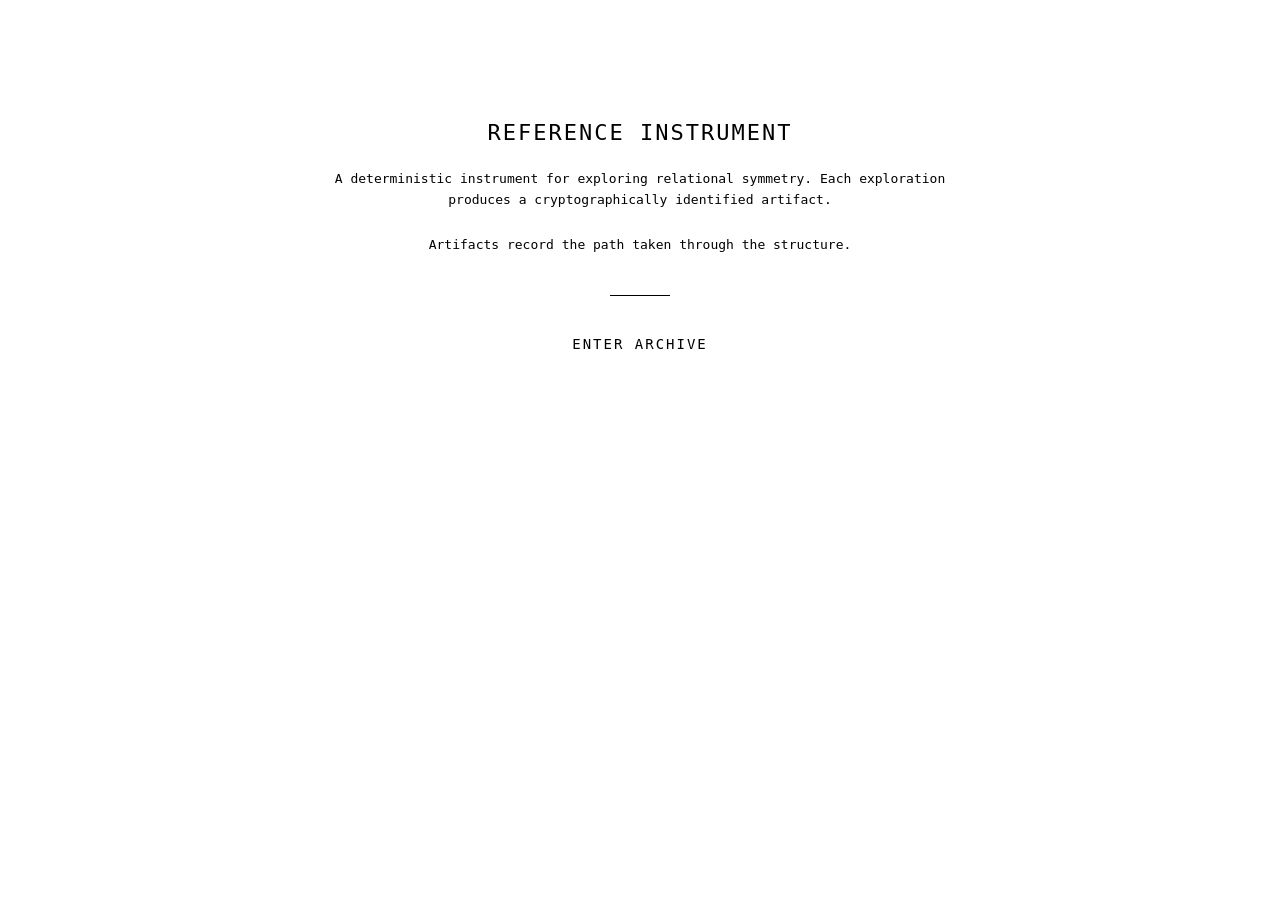
==== docs/index.html @ 216ab437 "Reference Instrument v1.0.0" ====
<!DOCTYPE html>
<html lang="en">
<head>
    <meta charset="UTF-8">
    <meta name="viewport" content="width=device-width, initial-scale=1.0">
    <title>Reference Instrument</title>
    <link rel="stylesheet" href="style.css">
</head>
<body>
    <div class="container">
        <h1>REFERENCE INSTRUMENT</h1>

        <p class="statement">
            A deterministic instrument for exploring relational symmetry.
            Each exploration produces a cryptographically identified artifact.
        </p>

        <p class="statement">Artifacts record the path taken through the structure.</p>

        <div class="divider"></div>

        <a href="archive.html" class="enter">ENTER ARCHIVE</a>
    </div>
</body>
</html>
---- docs/style.css ----
body {
    background: white;
    color: black;
    font-family: monospace;
    margin: 0;
}

a {
    color: black;
    text-decoration: none;
}

a:hover {
    text-decoration: underline;
}

.container {
    max-width: 640px;
    margin: 120px auto;
    text-align: center;
    padding: 0 20px;
}

h1 {
    font-size: 22px;
    font-weight: normal;
    letter-spacing: 2px;
    margin: 0 0 12px;
    text-align: center;
}

.statement {
    margin-top: 24px;
    line-height: 1.6;
    text-align: center;
}

.divider {
    width: 60px;
    height: 1px;
    background: black;
    margin: 40px auto;
}

.enter {
    font-size: 14px;
    letter-spacing: 2px;
}

.nav {
    display: block;
    margin: 40px;
    font-size: 14px;
}

#gallery,
.artifact-page {
    padding: 0 20px 80px;
}

#gallery {
    display: grid;
    grid-template-columns: repeat(auto-fit, minmax(200px, 200px));
    gap: 40px;
    justify-content: center;
    margin: 40px auto 0;
}

.artifact-card {
    border: 1px solid black;
    padding: 20px 16px 16px;
    text-align: center;
}

.artifact-card img {
    display: block;
    width: 180px;
    height: 180px;
    object-fit: contain;
    margin-bottom: 16px;
}

.artifact-card code {
    font-size: 14px;
}

.artifact-page {
    max-width: 720px;
    margin: 0 auto;
}

.artifact-detail-card {
    border: 1px solid black;
    padding: 24px 20px;
    text-align: center;
}

.artifact-detail-sigil {
    display: block;
    width: min(260px, 100%);
    margin: 0 auto 24px;
}

.artifact-detail-qr {
    display: block;
    width: 160px;
    margin: 0 auto 24px;
}

code {
    display: inline-block;
}

code,
pre {
    overflow-wrap: anywhere;
    word-break: break-word;
}

pre {
    border: 1px solid black;
    padding: 16px;
    text-align: left;
    white-space: pre-wrap;
}
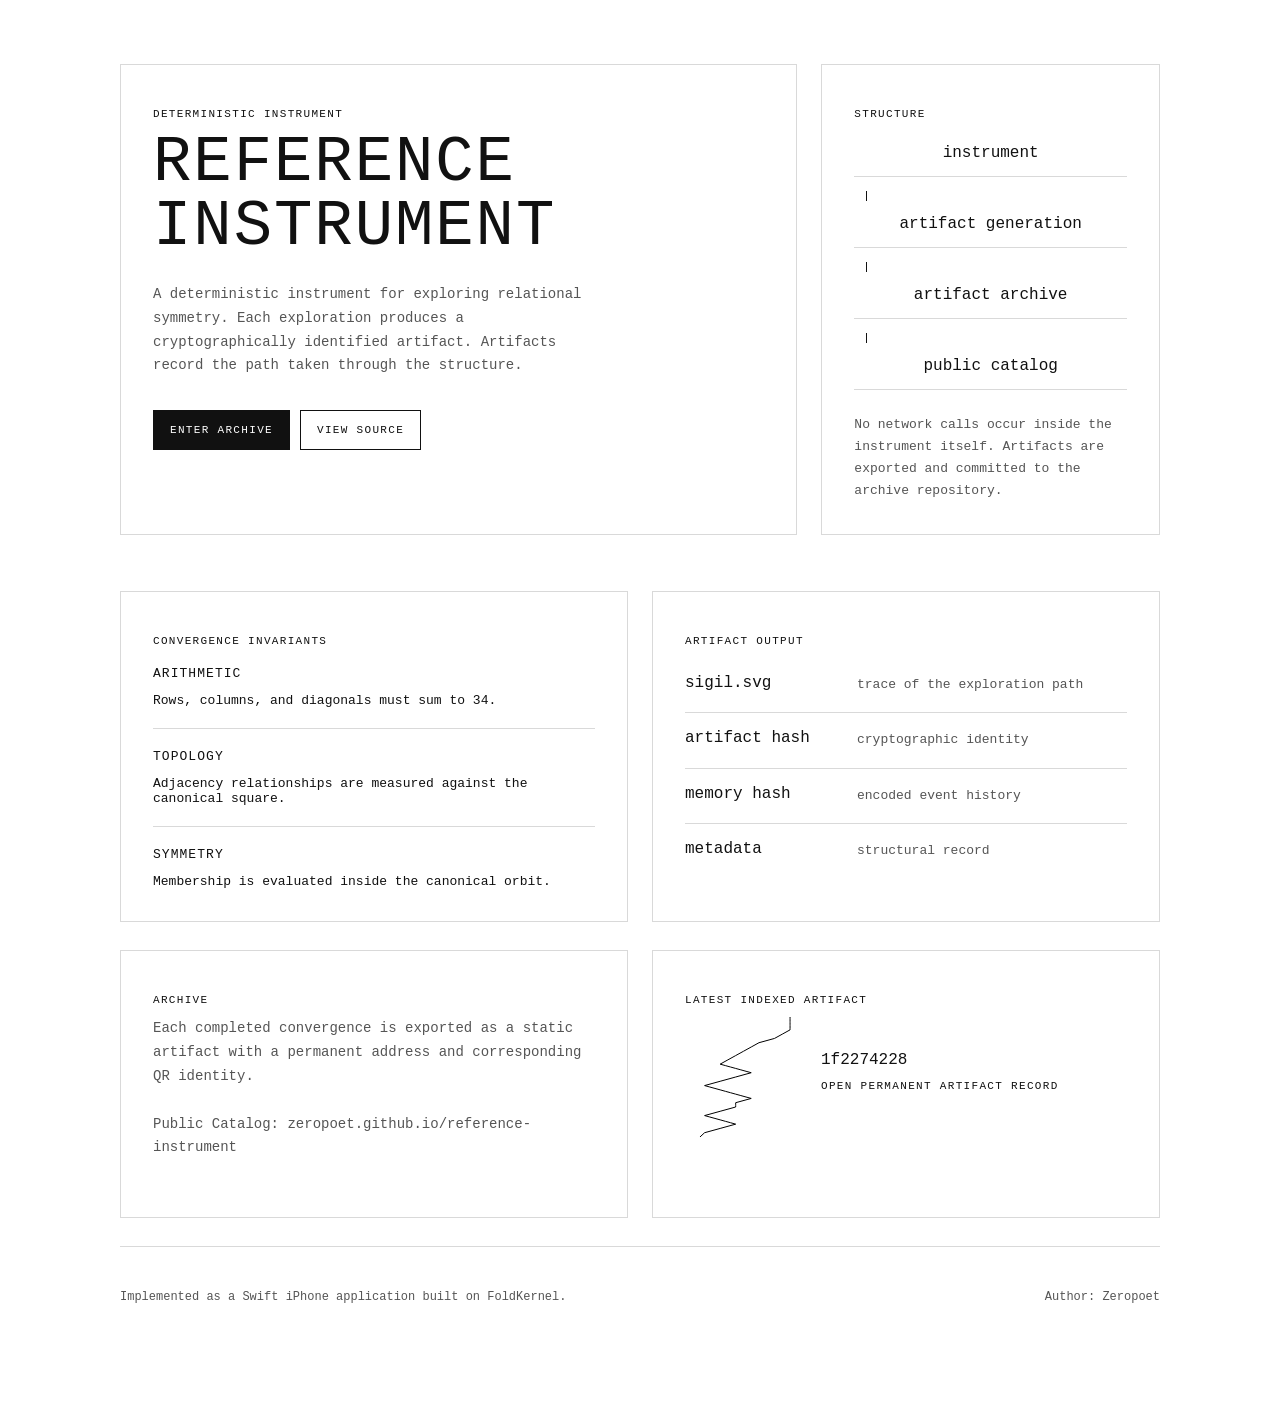
==== commit c20c0edc: "Refine reference instrument site typography" ====
--- a/docs/index.html
+++ b/docs/index.html
@@ -7,19 +7,149 @@
     <link rel="stylesheet" href="style.css">
 </head>
 <body>
-    <div class="container">
-        <h1>REFERENCE INSTRUMENT</h1>
+    <main class="home">
+        <section class="hero">
+            <div class="hero-copy">
+                <p class="eyebrow">Deterministic instrument</p>
+                <h1>Reference Instrument</h1>
+                <p class="lede">
+                    A deterministic instrument for exploring relational symmetry. Each exploration produces a cryptographically identified artifact. Artifacts record the path taken through the structure.
+                </p>
+                <div class="hero-actions">
+                    <a href="archive.html" class="button button-primary">Enter Archive</a>
+                    <a href="https://github.com/zeropoet/reference-instrument" class="button button-secondary">View Source</a>
+                </div>
+            </div>
 
-        <p class="statement">
-            A deterministic instrument for exploring relational symmetry.
-            Each exploration produces a cryptographically identified artifact.
-        </p>
+            <aside class="hero-panel">
+                <p class="panel-label">Structure</p>
+                <div class="flow-stack">
+                    <div class="flow-node">instrument</div>
+                    <div class="flow-arrow"></div>
+                    <div class="flow-node">artifact generation</div>
+                    <div class="flow-arrow"></div>
+                    <div class="flow-node">artifact archive</div>
+                    <div class="flow-arrow"></div>
+                    <div class="flow-node">public catalog</div>
+                </div>
+                <p class="panel-note">No network calls occur inside the instrument itself. Artifacts are exported and committed to the archive repository.</p>
+            </aside>
+        </section>
 
-        <p class="statement">Artifacts record the path taken through the structure.</p>
+        <section class="section-grid">
+            <article class="panel">
+                <p class="panel-label">Convergence Invariants</p>
+                <div class="card-grid">
+                    <div class="mini-card">
+                        <h2>Arithmetic</h2>
+                        <p>Rows, columns, and diagonals must sum to 34.</p>
+                    </div>
+                    <div class="mini-card">
+                        <h2>Topology</h2>
+                        <p>Adjacency relationships are measured against the canonical square.</p>
+                    </div>
+                    <div class="mini-card">
+                        <h2>Symmetry</h2>
+                        <p>Membership is evaluated inside the canonical orbit.</p>
+                    </div>
+                </div>
+            </article>
 
-        <div class="divider"></div>
+            <article class="panel">
+                <p class="panel-label">Artifact Output</p>
+                <div class="artifact-list">
+                    <div class="artifact-row">
+                        <span>sigil.svg</span>
+                        <span>trace of the exploration path</span>
+                    </div>
+                    <div class="artifact-row">
+                        <span>artifact hash</span>
+                        <span>cryptographic identity</span>
+                    </div>
+                    <div class="artifact-row">
+                        <span>memory hash</span>
+                        <span>encoded event history</span>
+                    </div>
+                    <div class="artifact-row">
+                        <span>metadata</span>
+                        <span>structural record</span>
+                    </div>
+                </div>
+            </article>
+        </section>
 
-        <a href="archive.html" class="enter">ENTER ARCHIVE</a>
-    </div>
+        <section class="section-grid">
+            <article class="panel">
+                <p class="panel-label">Archive</p>
+                <p class="statement left">
+                    Each completed convergence is exported as a static artifact with a permanent address and corresponding QR identity.
+                </p>
+                <p class="statement left">
+                    <br>
+                    Public Catalog:
+                    <a href="https://zeropoet.github.io/reference-instrument">zeropoet.github.io/reference-instrument</a>
+                </p>
+            </article>
+
+            <article class="panel featured-panel">
+                <p class="panel-label">Latest Indexed Artifact</p>
+                <div id="featured-artifact" class="featured-artifact">
+                    <p class="statement left">Loading archive index...</p>
+                </div>
+            </article>
+        </section>
+
+        <footer class="footer">
+            <p>Implemented as a Swift iPhone application built on FoldKernel.</p>
+            <p>Author: Zeropoet</p>
+        </footer>
+    </main>
+
+    <script>
+        const featured = document.getElementById("featured-artifact");
+
+        function artifactBaseUrl() {
+            const owner = window.location.hostname.split(".")[0];
+            const [repo] = window.location.pathname
+                .split("/")
+                .filter(Boolean);
+
+            if (window.location.hostname.endsWith("github.io") && owner && repo) {
+                return `https://raw.githubusercontent.com/${owner}/${repo}/main/artifacts`;
+            }
+
+            return "../artifacts";
+        }
+
+        async function loadFeaturedArtifact() {
+            const response = await fetch("./artifacts.json");
+            if (!response.ok) {
+                throw new Error("index");
+            }
+
+            const hashes = await response.json();
+            if (!hashes.length) {
+                featured.innerHTML = "<p class=\"statement left\">No artifacts indexed yet.</p>";
+                return;
+            }
+
+            const hash = hashes[0];
+            const base = `${artifactBaseUrl()}/${hash}`;
+
+            featured.innerHTML = `
+                <a class="featured-link" href="artifact.html?hash=${hash}">
+                    <img src="${base}/sigil.svg" alt="Sigil artifact ${hash}">
+                    <div>
+                        <p class="featured-hash">${hash.slice(0, 9)}</p>
+                        <p class="featured-meta">Open permanent artifact record</p>
+                    </div>
+                </a>
+            `;
+        }
+
+        loadFeaturedArtifact().catch(() => {
+            featured.innerHTML = "<p class=\"statement left\">Unable to load archive index.</p>";
+        });
+    </script>
 </body>
 </html>
--- a/docs/style.css
+++ b/docs/style.css
@@ -1,74 +1,374 @@
+:root {
+    --bg: #ffffff;
+    --surface: #ffffff;
+    --surface-strong: #ffffff;
+    --ink: #111111;
+    --muted: #555555;
+    --line: #d9d9d9;
+    --line-strong: #111111;
+}
+
+* {
+    box-sizing: border-box;
+}
+
 body {
-    background: white;
-    color: black;
-    font-family: monospace;
+    background: var(--bg);
+    color: var(--ink);
+    font-family: "SFMono-Regular", "Menlo", monospace;
     margin: 0;
+    min-height: 100vh;
 }
 
 a {
-    color: black;
+    color: inherit;
     text-decoration: none;
 }
 
 a:hover {
     text-decoration: underline;
-}
-
-.container {
-    max-width: 640px;
-    margin: 120px auto;
+    text-underline-offset: 0.2em;
+}
+
+.home,
+.archive-page,
+.artifact-page,
+#gallery {
+    padding-left: 20px;
+    padding-right: 20px;
+}
+
+.home {
+    max-width: 1080px;
+    margin: 0 auto;
+    padding-top: 64px;
+    padding-bottom: 96px;
+}
+
+.hero,
+.section-grid {
+    display: grid;
+    gap: 24px;
+}
+
+.hero {
+    grid-template-columns: minmax(0, 1.5fr) minmax(280px, 0.75fr);
+    align-items: stretch;
+    margin-bottom: 56px;
+}
+
+.hero-copy,
+.panel,
+.hero-panel,
+.artifact-card,
+.artifact-detail-card {
+    background: var(--surface);
+    border: 1px solid var(--line);
+}
+
+.hero-copy,
+.hero-panel,
+.panel {
+    border-radius: 0;
+    padding: 32px;
+}
+
+.eyebrow,
+.panel-label,
+.nav,
+.featured-meta,
+.enter,
+.button {
+    letter-spacing: 0.12em;
+    text-transform: uppercase;
+    font-size: 11px;
+}
+
+h1 {
+    font-size: clamp(34px, 7vw, 64px);
+    line-height: 1;
+    font-weight: 400;
+    margin: 0 0 24px;
+    text-transform: uppercase;
+    letter-spacing: 0.03em;
+}
+
+h2 {
+    font-size: 13px;
+    font-weight: 400;
+    margin: 0 0 12px;
+    text-transform: uppercase;
+    letter-spacing: 0.08em;
+}
+
+.lede,
+.statement,
+.panel-note,
+.artifact-row span:last-child,
+.footer {
+    color: var(--muted);
+    line-height: 1.7;
+}
+
+.lede {
+    max-width: 54ch;
+    margin: 0;
+    font-size: 14px;
+}
+
+.statement {
+    margin: 0;
     text-align: center;
-    padding: 0 20px;
-}
-
-h1 {
-    font-size: 22px;
-    font-weight: normal;
-    letter-spacing: 2px;
+    font-size: 14px;
+}
+
+.statement.left {
+    text-align: left;
+}
+
+.hero-actions {
+    display: flex;
+    flex-wrap: wrap;
+    gap: 10px;
+    margin-top: 32px;
+}
+
+.button {
+    display: inline-flex;
+    align-items: center;
+    justify-content: center;
+    min-height: 40px;
+    padding: 0 16px;
+    border-radius: 0;
+    border: 1px solid var(--line-strong);
+    transition: background-color 160ms ease, color 160ms ease;
+}
+
+.button:hover {
+    text-decoration: none;
+}
+
+.button-primary {
+    background: var(--ink);
+    color: var(--bg);
+}
+
+.button-secondary {
+    background: transparent;
+}
+
+.button-secondary:hover,
+.button-primary:hover {
+    background: var(--ink);
+    color: var(--bg);
+}
+
+.flow-stack {
+    display: grid;
+    gap: 14px;
+    margin: 24px 0 0;
+}
+
+.flow-node,
+.flow-arrow {
+    text-align: center;
+}
+
+.flow-node {
+    padding: 0;
+    border: 1px solid var(--line);
+    border-width: 0 0 1px;
+    background: transparent;
+    text-transform: lowercase;
+    padding-bottom: 14px;
+}
+
+.flow-arrow {
+    height: 10px;
+    border-left: 1px solid var(--ink);
+    margin-left: 12px;
+}
+
+.panel-note {
+    margin: 24px 0 0;
+    font-size: 13px;
+}
+
+.section-grid {
+    grid-template-columns: repeat(2, minmax(0, 1fr));
+    margin-bottom: 28px;
+}
+
+.card-grid {
+    display: grid;
+    gap: 0;
+}
+
+.mini-card,
+.artifact-row,
+.featured-link {
+    border: 1px solid var(--line);
+    border-radius: 0;
+    background: var(--surface-strong);
+}
+
+.mini-card {
+    padding: 20px 0;
+    border-width: 0 0 1px;
+}
+
+.mini-card:first-child {
+    padding-top: 8px;
+}
+
+.mini-card:last-child {
+    border-bottom: 0;
+    padding-bottom: 0;
+}
+
+.mini-card p,
+.artifact-row span:last-child {
+    margin: 0;
+    font-size: 13px;
+}
+
+.artifact-list {
+    display: grid;
+    gap: 0;
+}
+
+.artifact-row {
+    display: grid;
+    grid-template-columns: 160px minmax(0, 1fr);
+    gap: 12px;
+    padding: 16px 0;
+    border-width: 0 0 1px;
+}
+
+.artifact-row:last-child {
+    border-bottom: 0;
+}
+
+.artifact-row span:first-child,
+.featured-hash {
+    color: var(--ink);
+}
+
+.featured-panel {
+    min-height: 100%;
+}
+
+.featured-artifact {
+    min-height: 168px;
+}
+
+.featured-link {
+    display: grid;
+    grid-template-columns: 120px minmax(0, 1fr);
+    gap: 16px;
+    align-items: center;
+    padding: 0;
+    border: 0;
+}
+
+.featured-link:hover {
+    text-decoration: none;
+}
+
+.featured-link img {
+    width: 120px;
+    height: 120px;
+    object-fit: contain;
+}
+
+.featured-hash,
+.artifact-card code {
+    font-size: 16px;
+    margin: 0 0 6px;
+}
+
+.footer {
+    display: flex;
+    flex-wrap: wrap;
+    justify-content: space-between;
+    gap: 12px 24px;
+    padding: 28px 0 0;
+    font-size: 12px;
+    border-top: 1px solid var(--line);
+}
+
+.nav {
+    display: inline-block;
     margin: 0 0 12px;
-    text-align: center;
-}
-
-.statement {
-    margin-top: 24px;
-    line-height: 1.6;
-    text-align: center;
-}
-
-.divider {
-    width: 60px;
-    height: 1px;
-    background: black;
-    margin: 40px auto;
-}
-
-.enter {
+}
+
+.nav-inline {
+    margin: 0 0 28px;
+}
+
+.archive-page,
+.artifact-page {
+    max-width: 760px;
+    margin: 0 auto;
+    padding-top: 32px;
+}
+
+.page-header {
+    margin-bottom: 40px;
+    padding-bottom: 18px;
+    border-bottom: 1px solid var(--line);
+}
+
+.page-kicker {
+    margin: 0 0 10px;
+    color: var(--muted);
+    font-size: 11px;
+    letter-spacing: 0.12em;
+    text-transform: uppercase;
+}
+
+.page-title {
+    margin: 0;
+    font-size: clamp(22px, 5vw, 34px);
+    line-height: 1.08;
+    font-weight: 400;
+    letter-spacing: 0.04em;
+    text-transform: uppercase;
+}
+
+.page-intro {
+    max-width: 44ch;
+    margin: 14px 0 0;
+    color: var(--muted);
     font-size: 14px;
-    letter-spacing: 2px;
-}
-
-.nav {
-    display: block;
-    margin: 40px;
+    line-height: 1.7;
+}
+
+.artifact-header {
+    margin-bottom: 32px;
+}
+
+.artifact-hashline {
+    margin: 18px 0 0;
     font-size: 14px;
 }
 
 #gallery,
 .artifact-page {
-    padding: 0 20px 80px;
+    padding-bottom: 80px;
 }
 
 #gallery {
     display: grid;
     grid-template-columns: repeat(auto-fit, minmax(200px, 200px));
-    gap: 40px;
+    gap: 24px;
     justify-content: center;
     margin: 40px auto 0;
 }
 
 .artifact-card {
-    border: 1px solid black;
-    padding: 20px 16px 16px;
+    border-radius: 0;
+    padding: 20px;
     text-align: center;
 }
 
@@ -80,17 +380,8 @@
     margin-bottom: 16px;
 }
 
-.artifact-card code {
-    font-size: 14px;
-}
-
-.artifact-page {
-    max-width: 720px;
-    margin: 0 auto;
-}
-
 .artifact-detail-card {
-    border: 1px solid black;
+    border-radius: 0;
     padding: 24px 20px;
     text-align: center;
 }
@@ -118,8 +409,42 @@
 }
 
 pre {
-    border: 1px solid black;
+    border: 1px solid var(--line);
+    background: var(--surface-strong);
     padding: 16px;
     text-align: left;
     white-space: pre-wrap;
 }
+
+@media (max-width: 820px) {
+    .hero,
+    .section-grid,
+    .featured-link,
+    .artifact-row {
+        grid-template-columns: 1fr;
+    }
+
+    .home {
+        padding-top: 28px;
+    }
+
+    .archive-page,
+    .artifact-page {
+        padding-top: 24px;
+    }
+
+    .hero-copy,
+    .hero-panel,
+    .panel {
+        padding: 22px;
+    }
+
+    .featured-link img {
+        width: min(180px, 100%);
+        height: auto;
+    }
+
+    .footer {
+        flex-direction: column;
+    }
+}
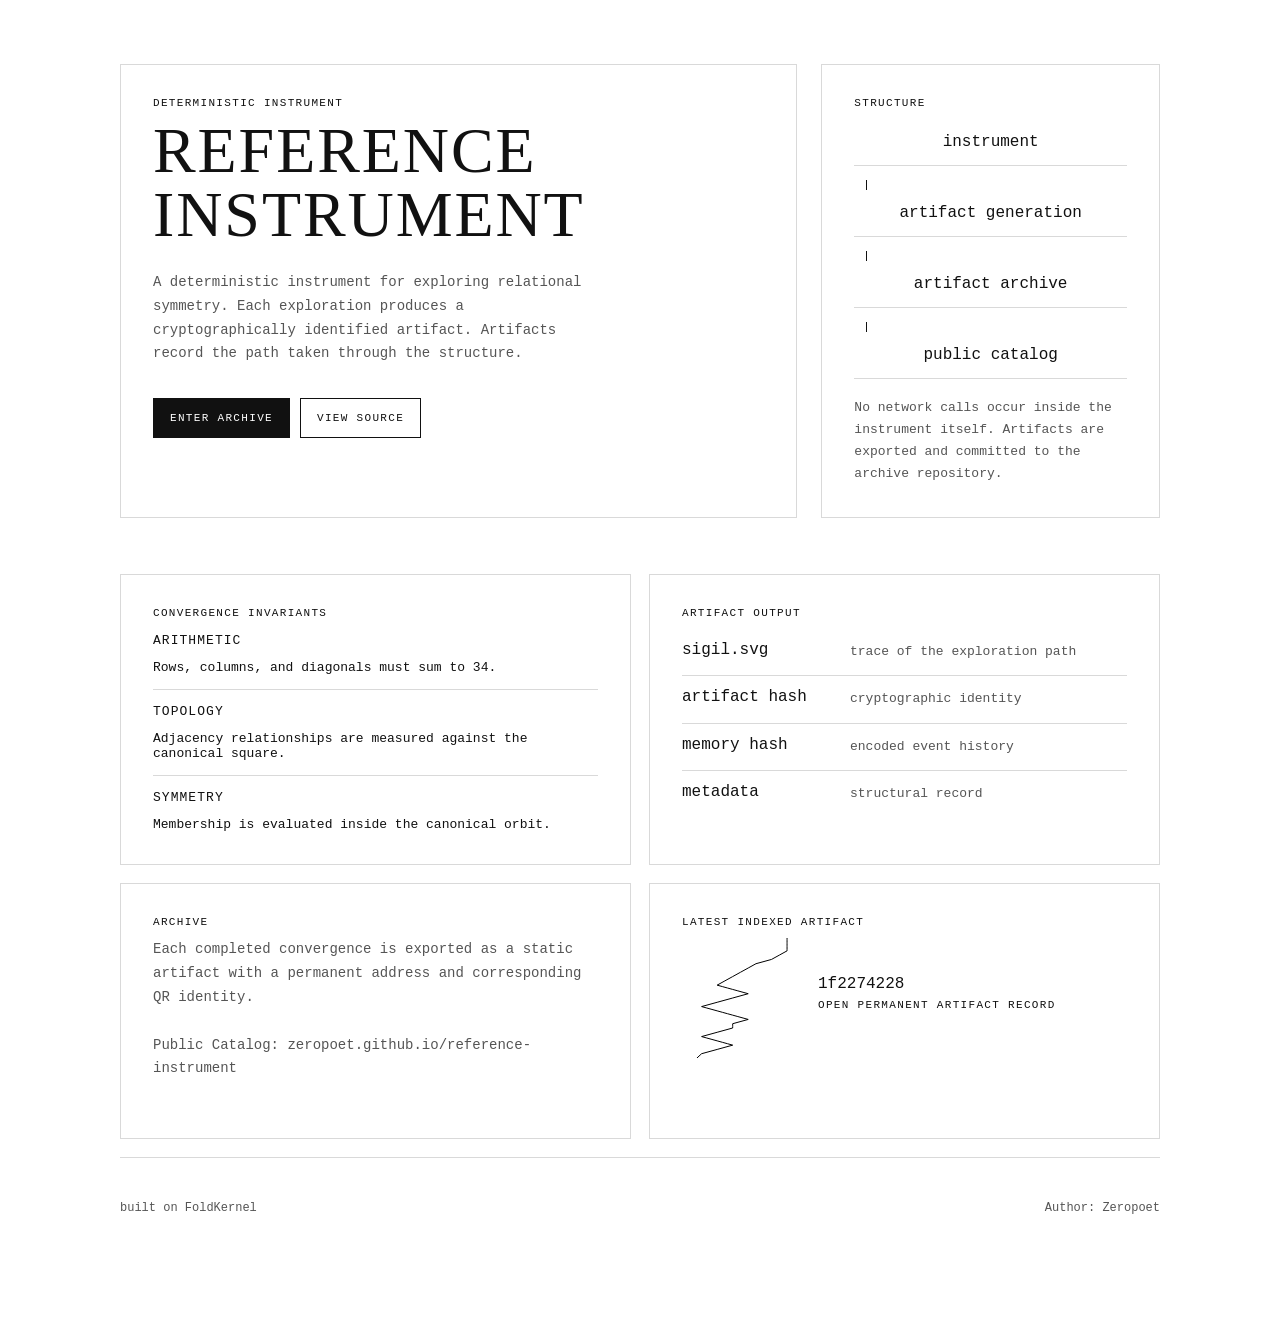
==== commit fa17b753: "Tighten docs spacing and update footer" ====
--- a/docs/index.html
+++ b/docs/index.html
@@ -100,7 +100,7 @@
         </section>
 
         <footer class="footer">
-            <p>Implemented as a Swift iPhone application built on FoldKernel.</p>
+            <p>built on FoldKernel</p>
             <p>Author: Zeropoet</p>
         </footer>
     </main>
--- a/docs/style.css
+++ b/docs/style.css
@@ -84,7 +84,15 @@
     font-size: 11px;
 }
 
+.eyebrow,
+.panel-label,
+.featured-meta,
+.nav {
+    margin: 0 0 10px;
+}
+
 h1 {
+    font-family: Palatino, "Palatino Linotype", "Book Antiqua", serif;
     font-size: clamp(34px, 7vw, 64px);
     line-height: 1;
     font-weight: 400;
@@ -190,13 +198,14 @@
 }
 
 .panel-note {
-    margin: 24px 0 0;
+    margin: 18px 0 0;
     font-size: 13px;
 }
 
 .section-grid {
     grid-template-columns: repeat(2, minmax(0, 1fr));
-    margin-bottom: 28px;
+    gap: 18px;
+    margin-bottom: 18px;
 }
 
 .card-grid {
@@ -213,12 +222,12 @@
 }
 
 .mini-card {
-    padding: 20px 0;
+    padding: 14px 0;
     border-width: 0 0 1px;
 }
 
 .mini-card:first-child {
-    padding-top: 8px;
+    padding-top: 4px;
 }
 
 .mini-card:last-child {
@@ -240,8 +249,8 @@
 .artifact-row {
     display: grid;
     grid-template-columns: 160px minmax(0, 1fr);
-    gap: 12px;
-    padding: 16px 0;
+    gap: 8px;
+    padding: 12px 0;
     border-width: 0 0 1px;
 }
 
@@ -328,6 +337,7 @@
 }
 
 .page-title {
+    font-family: Palatino, "Palatino Linotype", "Book Antiqua", serif;
     margin: 0;
     font-size: clamp(22px, 5vw, 34px);
     line-height: 1.08;
